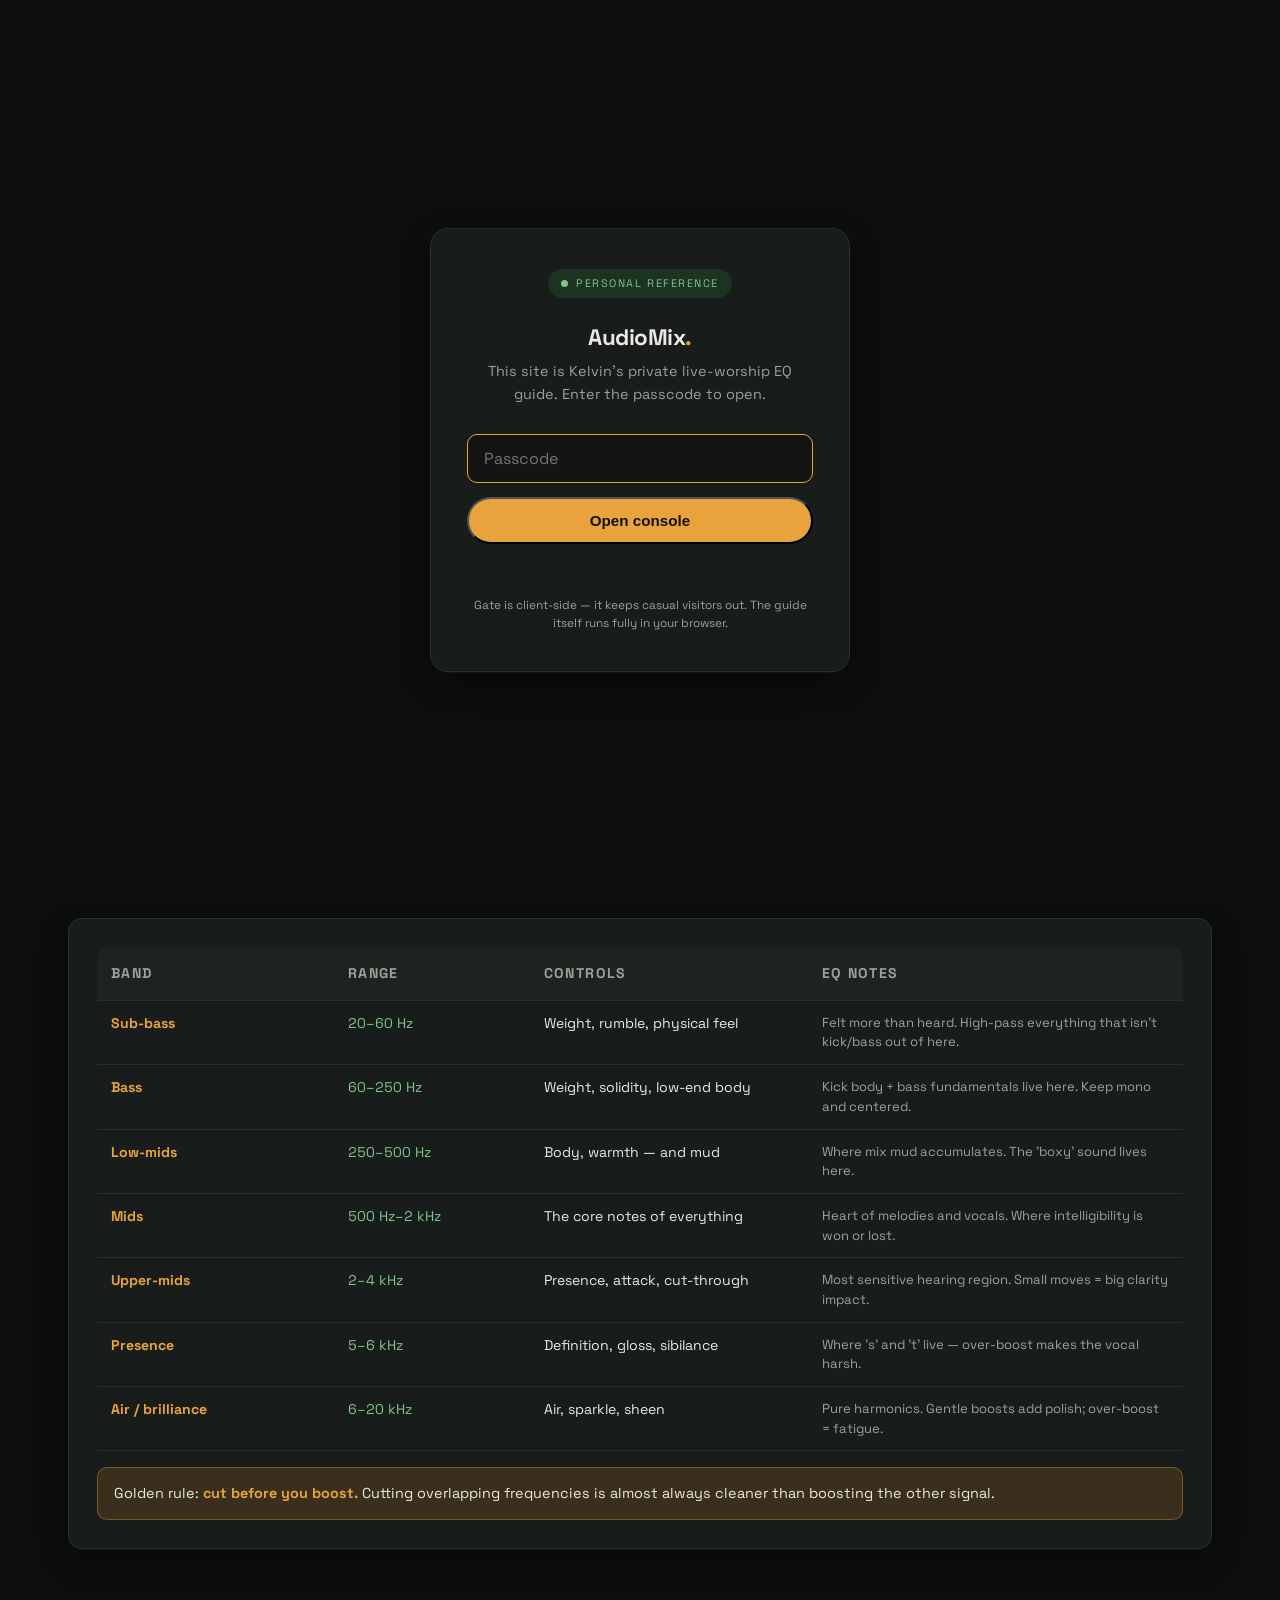
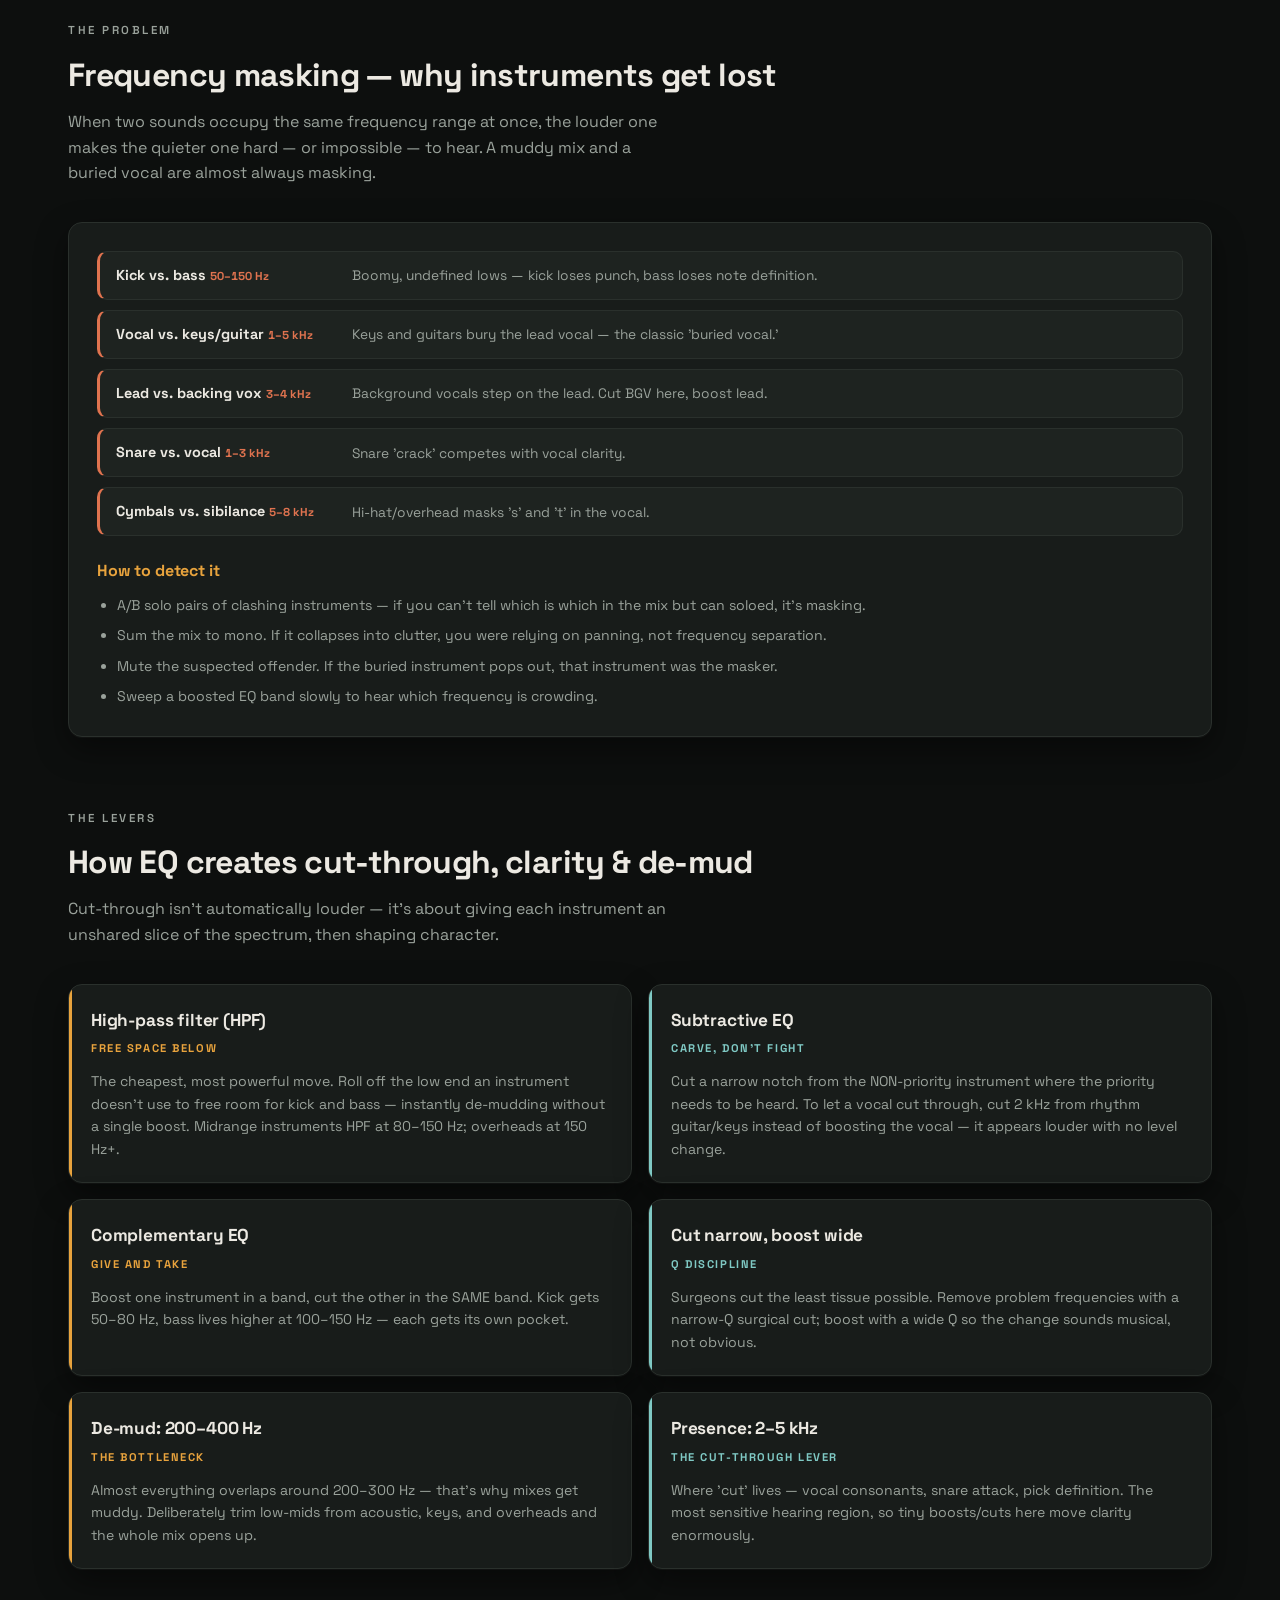
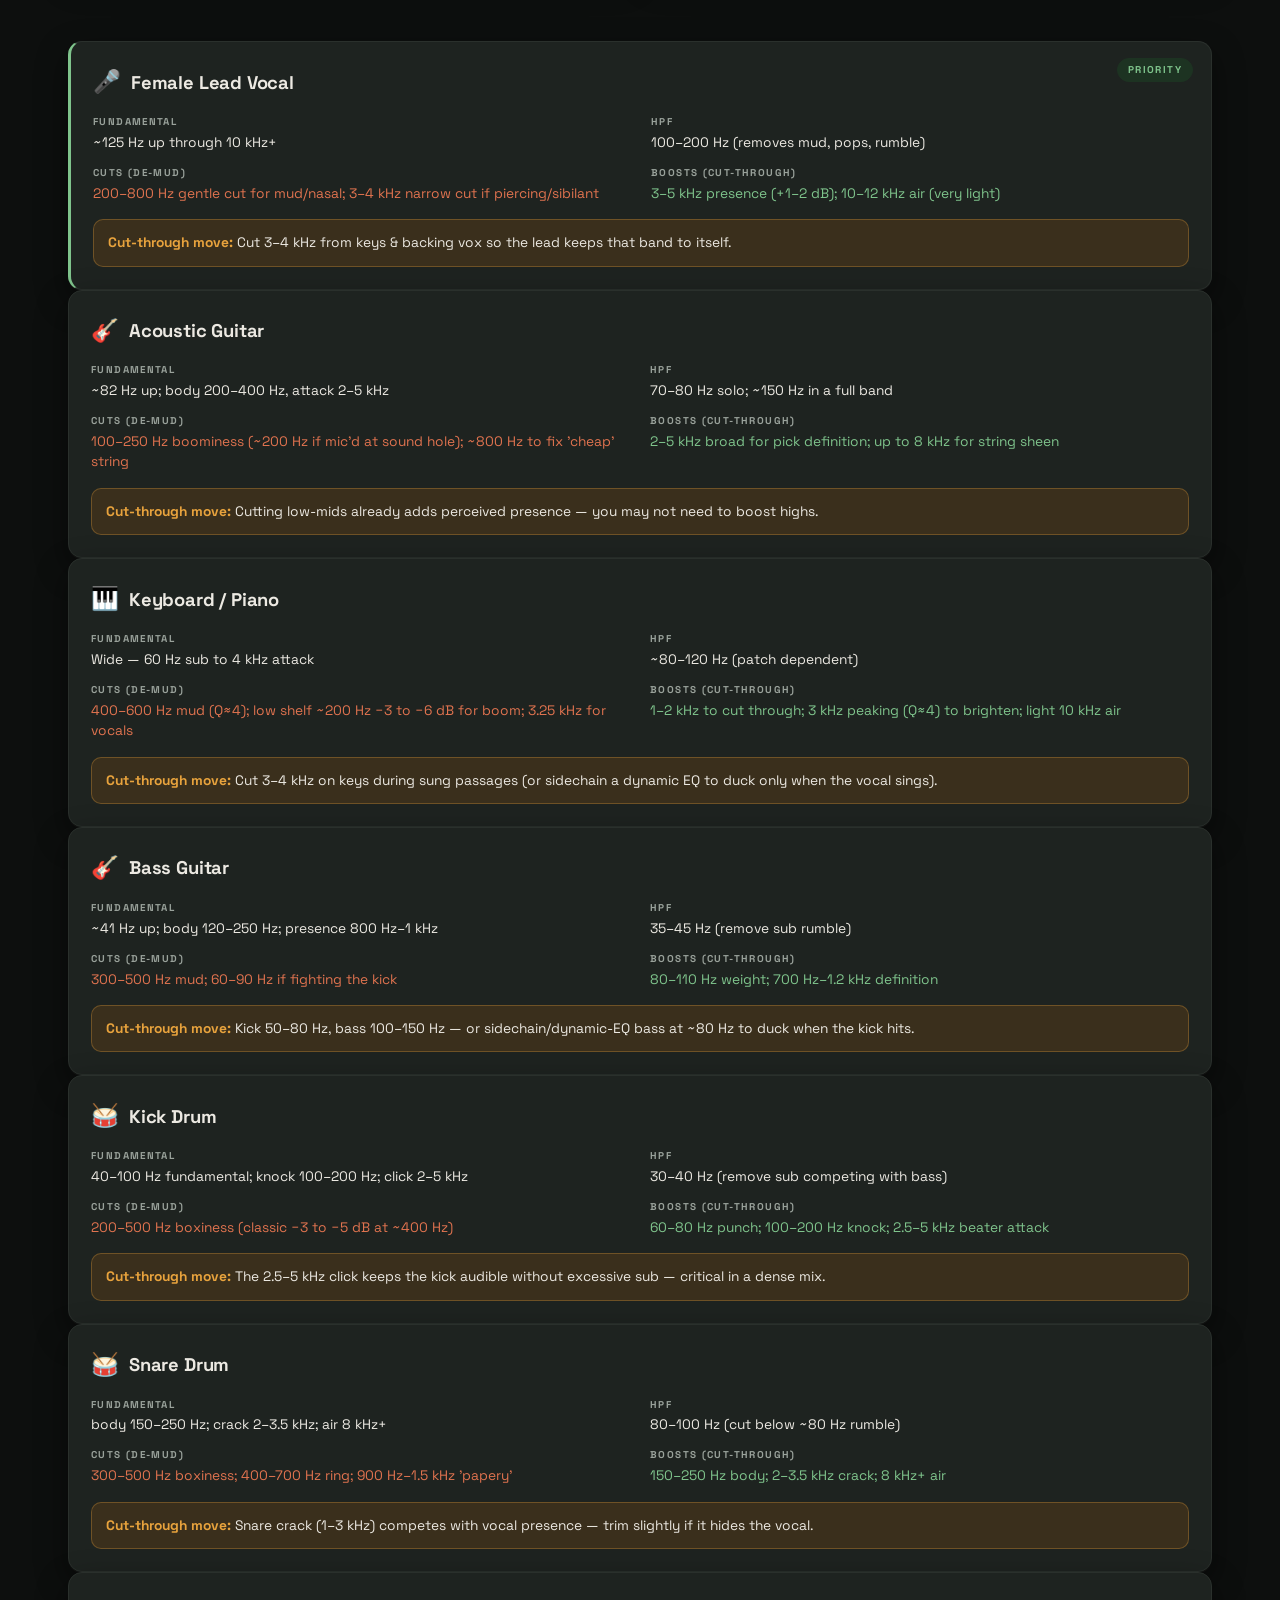
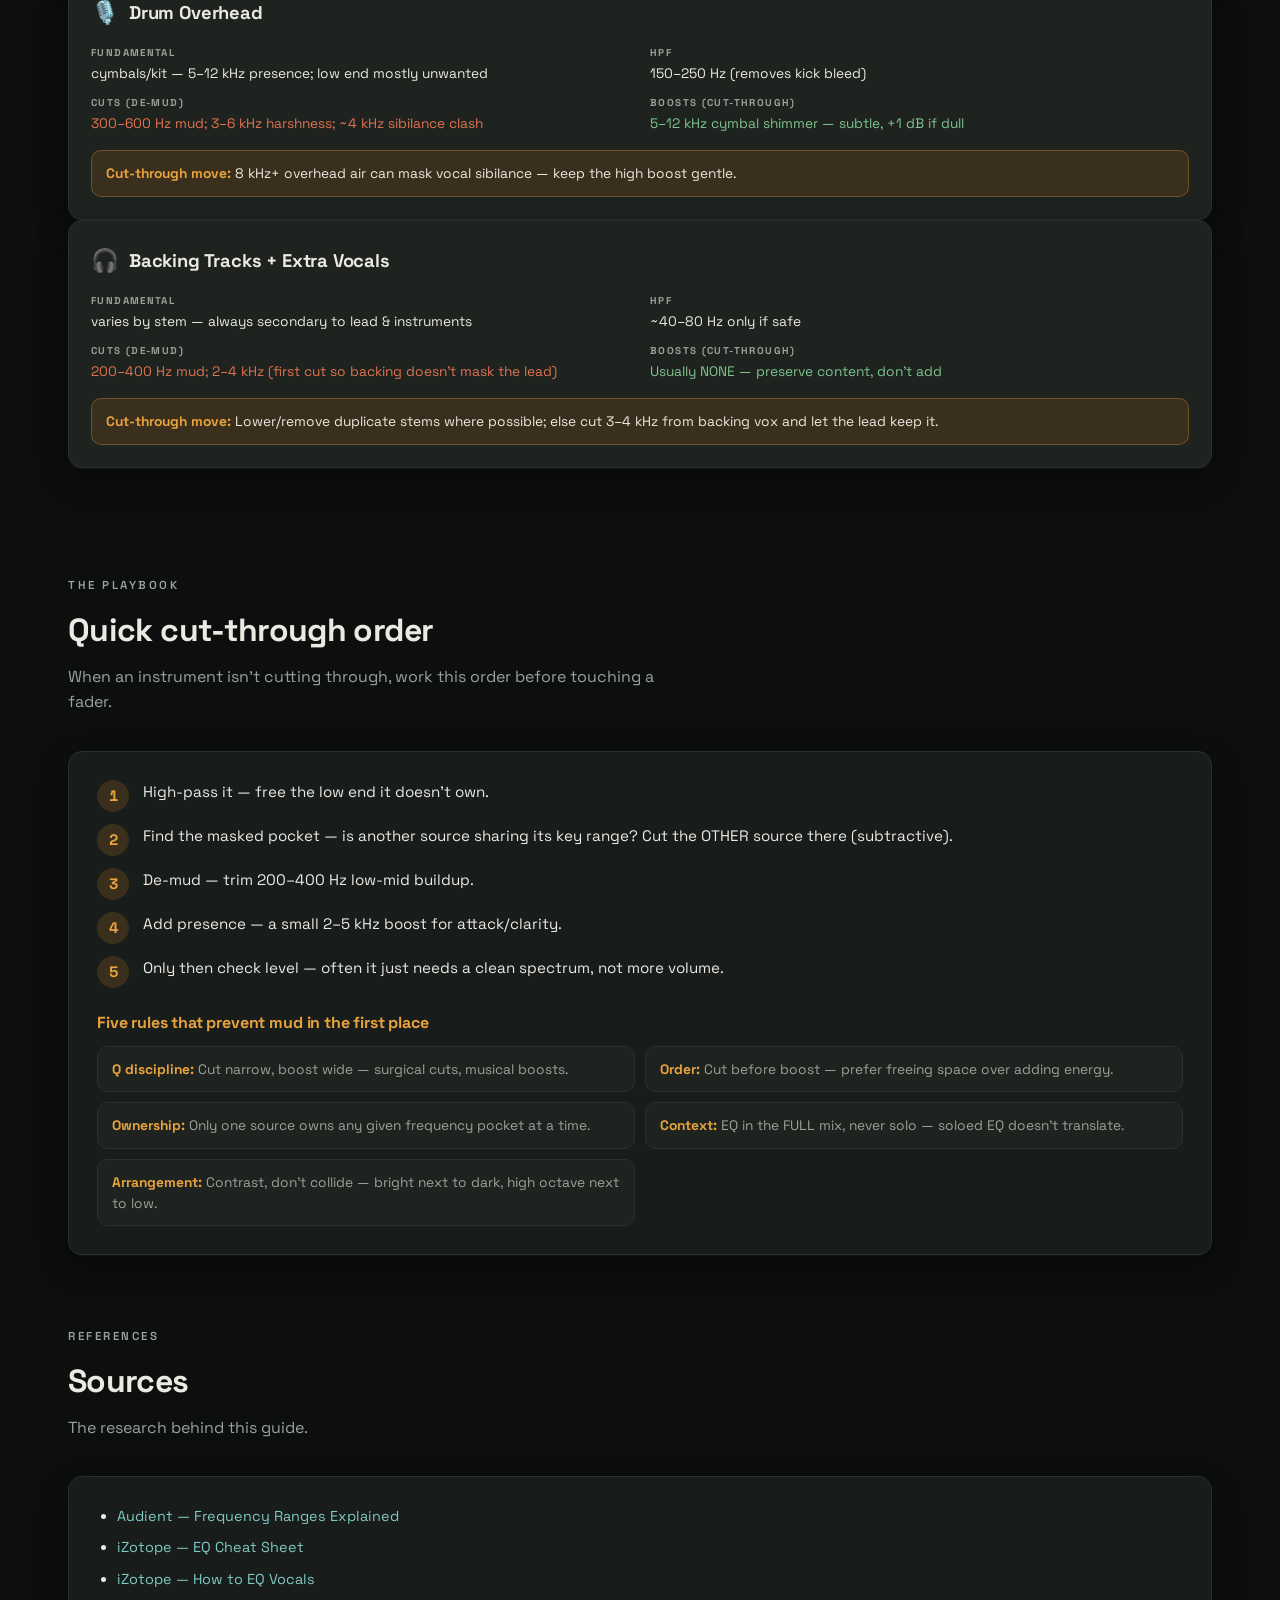
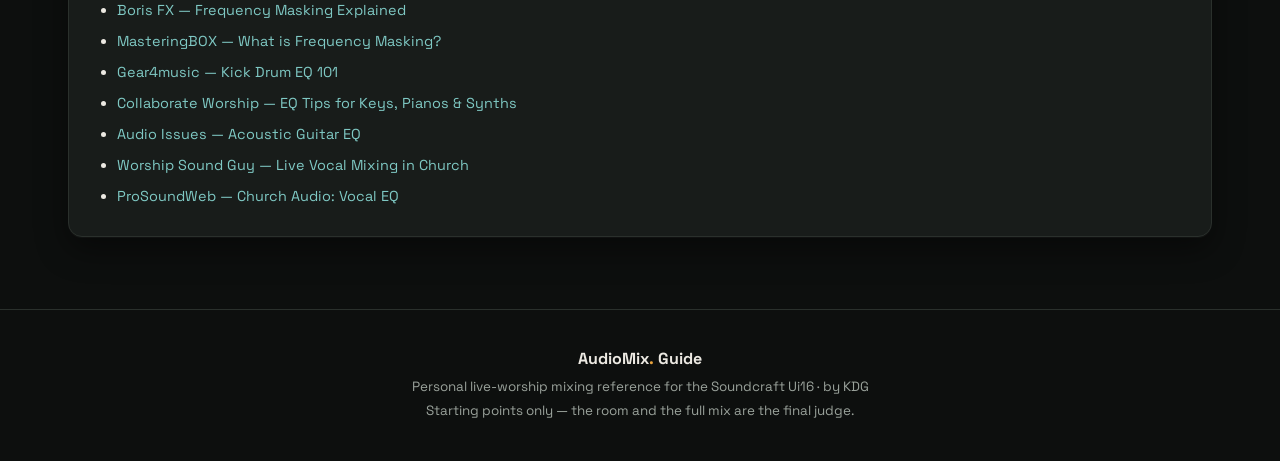
==== cut-through.html @ f5082cdd "feat: add Cut-Through EQ page (band shaping research: bands, masking, levers, per-instrument recipes" ====
<!DOCTYPE html>
<html lang="en">
<head>
  <meta charset="UTF-8" />
  <meta name="viewport" content="width=device-width, initial-scale=1.0" />
  <title>Cut-Through EQ — AudioMix Guide</title>
  <meta name="description" content="How to EQ any instrument so it cuts through the mix — high-pass to free space, subtractive carving, de-mudding, and per-instrument recipes for live worship on the Soundcraft Ui16." />
  <meta property="og:title" content="Cut-Through EQ — AudioMix Guide" />
  <meta property="og:description" content="Band EQ shaping for cut-through, clarity and de-mudding — the framework plus a recipe for every source in the band." />
  <meta property="og:type" content="website" />
  <link rel="icon" href="data:image/svg+xml,<svg xmlns='http://www.w3.org/2000/svg' viewBox='0 0 100 100'><rect width='100' height='100' rx='20' fill='%230d0f0e'/><rect x='18' y='38' width='64' height='28' rx='6' fill='%23e8a33d'/><rect x='18' y='30' width='64' height='4' rx='2' fill='%237fc48c'/></svg>" />
  <link rel="preconnect" href="https://fonts.googleapis.com" />
  <link rel="preconnect" href="https://fonts.gstatic.com" crossorigin />
  <link href="https://fonts.googleapis.com/css2?family=Space+Grotesk:wght@400;500;600;700&display=swap" rel="stylesheet" />
  <link rel="stylesheet" href="css/style.css" />
  <script defer src="js/gate.js"></script>
  <script type="module" src="js/cutthrough-main.js"></script>
</head>
<body>
  <a class="skip-link" href="#cutthrough">Skip to cut-through guide</a>

  <header class="site-header" id="top">
    <nav class="nav container" aria-label="Primary">
      <a class="brand" href="index.html"><span class="brand-word">AudioMix<span class="brand-dot">.</span></span> <span class="brand-sub">Guide</span></a>
      <button class="nav-toggle" aria-label="Toggle menu" aria-expanded="false" aria-controls="navLinks">
        <span class="nav-toggle-bar"></span><span class="nav-toggle-bar"></span><span class="nav-toggle-bar"></span>
      </button>
      <div class="nav-links" id="navLinks">
        <a href="index.html#guide">EQ Guide</a>
        <a href="index.html#workflow">Workflow</a>
        <a href="cut-through" aria-current="page">Cut-Through</a>
        <a href="tips">Tips</a>
      </div>
    </nav>
  </header>

  <section class="hero" aria-label="Cut-through intro">
    <div class="hero-media"></div>
    <div class="hero-copy">
      <p class="eyebrow">Cut-Through EQ</p>
      <h1 class="hero-title">Make it sit, not just <em>loud.</em></h1>
      <p class="hero-sub">How band EQ shaping lets any instrument cut through a voice, dodge the mud, and stay individually clear — from a deep research pass on frequency bands, masking, and per-instrument recipes.</p>
      <a class="btn" href="#cutthrough">Open the guide</a>
      <a class="btn secondary" href="#recipes">Jump to recipes →</a>
    </div>
  </section>

  <main id="cutthrough" class="container">

    <!-- 1 · frequency bands -->
    <div class="section-head">
      <p class="eyebrow">The Map</p>
      <h2>The frequency bands — what each one controls</h2>
      <p>Every instrument has a home in specific bands, and every band has a job. Knowing the map is the difference between guessing and deliberately shaping a source.</p>
    </div>
    <div class="panel">
      <div class="ct-table" id="bandTable"></div>
      <div class="ct-takeaway">Golden rule: <strong>cut before you boost.</strong> Cutting overlapping frequencies is almost always cleaner than boosting the other signal.</div>
    </div>

    <!-- 2 · masking -->
    <div class="section-head">
      <p class="eyebrow">The Problem</p>
      <h2>Frequency masking — why instruments get lost</h2>
      <p>When two sounds occupy the same frequency range at once, the louder one makes the quieter one hard — or impossible — to hear. A muddy mix and a buried vocal are almost always masking.</p>
    </div>
    <div class="panel">
      <div class="ct-masks" id="maskingPairs"></div>
      <h3 class="ct-subhead">How to detect it</h3>
      <ul class="ct-checks" id="maskingChecks"></ul>
    </div>

    <!-- 3 · levers -->
    <div class="section-head">
      <p class="eyebrow">The Levers</p>
      <h2>How EQ creates cut-through, clarity &amp; de-mud</h2>
      <p>Cut-through isn't automatically louder — it's about giving each instrument an unshared slice of the spectrum, then shaping character.</p>
    </div>
    <div class="ct-levers" id="levers"></div>

    <!-- 4 · recipes -->
    <div class="section-head" id="recipes">
      <p class="eyebrow">Per Instrument</p>
      <h2>A recipe for every source</h2>
      <p>The 8 sources from the AudioMix guide: fundamental range, high-pass point, cuts to de-mud, boosts to cut through, and how to place each against the lead vocal.</p>
    </div>
    <div class="ct-recipes" id="recipes"></div>

    <!-- 5 · playbook -->
    <div class="section-head">
      <p class="eyebrow">The Playbook</p>
      <h2>Quick cut-through order</h2>
      <p>When an instrument isn't cutting through, work this order before touching a fader.</p>
    </div>
    <div class="panel">
      <ol class="ct-steps" id="playbookSteps"></ol>
      <h3 class="ct-subhead">Five rules that prevent mud in the first place</h3>
      <div class="ct-rules" id="antiMudRules"></div>
    </div>

    <!-- sources -->
    <div class="section-head">
      <p class="eyebrow">References</p>
      <h2>Sources</h2>
      <p>The research behind this guide.</p>
    </div>
    <div class="panel">
      <ul class="ct-sources" id="sourcesList"></ul>
    </div>
  </main>

  <footer class="footer">
    <p class="footer-brand">AudioMix<span class="brand-dot">.</span> Guide</p>
    <p>Personal live-worship mixing reference for the Soundcraft Ui16 · by KDG</p>
    <p>Starting points only — the room and the full mix are the final judge.</p>
  </footer>
</body>
</html>
---- css/style.css ----
/* AudioMix Guide — dark Soundcraft console aesthetic */
:root {
  --bg: #0d0f0e;
  --bg-soft: #121514;
  --surface: #181c1a;
  --surface-2: #1e2320;
  --text: #ece9e2;
  --muted: #9aa29b;
  --line: #2a302c;
  --amber: #e8a33d;
  --amber-soft: #3a2f1c;
  --green: #7fc48c;
  --green-soft: #1d3322;
  --red: #e0734f;
  --red-soft: #3a241b;
  --cyan: #7fc9c4;
  --cyan-soft: #1c3332;
  --font-display: "Space Grotesk", system-ui, -apple-system, sans-serif;
  --font-mono: "JetBrains Mono", ui-monospace, SFMono-Regular, Menlo, monospace;
  --radius: 14px;
  --maxw: 1200px;
  --shadow: 0 1px 0 rgba(255,255,255,.03), 0 12px 32px rgba(0,0,0,.45);
}

* { box-sizing: border-box; }
html { scroll-behavior: smooth; scroll-padding-top: 92px; }
body {
  margin: 0;
  background: var(--bg);
  color: var(--text);
  font-family: var(--font-display);
  font-weight: 400;
  line-height: 1.6;
  -webkit-font-smoothing: antialiased;
}
img { max-width: 100%; display: block; }
a { color: inherit; }
a:focus-visible, button:focus-visible, input:focus-visible {
  outline: 2px solid var(--amber);
  outline-offset: 2px;
  border-radius: 6px;
}
.skip-link {
  position: absolute; left: -999px; top: 12px; background: var(--text); color: var(--bg);
  padding: 8px 14px; border-radius: 8px; z-index: 200;
}
.skip-link:focus { left: 12px; }
.container { max-width: var(--maxw); margin: 0 auto; padding: 0 28px; }

/* Header */
.site-header {
  position: sticky; top: 0; z-index: 100;
  background: rgba(13,15,14,.88);
  backdrop-filter: saturate(140%) blur(12px);
  border-bottom: 1px solid var(--line);
  transition: box-shadow .25s ease;
}
.site-header.is-scrolled { box-shadow: 0 10px 30px rgba(0,0,0,.5); }
.nav {
  display: flex; align-items: center; justify-content: space-between;
  height: 72px;
}
.brand {
  display: inline-flex; align-items: baseline; gap: 10px;
  font-weight: 700; font-size: 1.32rem; letter-spacing: -.02em;
  text-decoration: none; white-space: nowrap;
}
.brand-word { line-height: 1; }
.brand-dot { color: var(--amber); }
.brand-sub {
  font-size: .68rem; letter-spacing: .16em; text-transform: uppercase;
  color: var(--muted); padding-left: 10px; border-left: 1px solid var(--line);
}
.nav-links { display: flex; align-items: center; gap: 28px; font-size: .95rem; }
.nav-links a {
  text-decoration: none; color: var(--muted); font-weight: 500;
  position: relative; padding: 4px 0; transition: color .15s ease;
}
.nav-links a:hover { color: var(--text); }
.nav-links a[aria-current="page"] { color: var(--text); }
.nav-links a[aria-current="page"]::after {
  content: ""; position: absolute; left: 0; right: 0; bottom: 0;
  height: 2px; background: var(--amber);
}
.nav-toggle {
  display: none;
  flex-direction: column; justify-content: center; gap: 5px;
  width: 44px; height: 44px; padding: 10px;
  background: none; border: none; cursor: pointer; border-radius: 10px;
}
.nav-toggle-bar {
  display: block; height: 2px; width: 100%;
  background: var(--text); border-radius: 2px;
  transition: transform .22s ease, opacity .22s ease;
}
.nav-toggle[aria-expanded="true"] .nav-toggle-bar:nth-child(1) { transform: translateY(7px) rotate(45deg); }
.nav-toggle[aria-expanded="true"] .nav-toggle-bar:nth-child(2) { opacity: 0; }
.nav-toggle[aria-expanded="true"] .nav-toggle-bar:nth-child(3) { transform: translateY(-7px) rotate(-45deg); }

/* Hero */
.hero {
  position: relative; overflow: hidden;
  border-bottom: 1px solid var(--line);
  background: var(--bg);
}
.hero-media {
  position: absolute; inset: 0;
  background-image: url("../images/hero.webp");
  background-size: cover; background-position: center;
  opacity: .38;
}
.hero::after {
  content: ""; position: absolute; inset: 0;
  background: linear-gradient(180deg, rgba(13,15,14,.35) 0%, var(--bg) 92%);
}
.hero-copy { position: relative; z-index: 2; padding: 108px 28px 96px; max-width: var(--maxw); margin: 0 auto; }
.eyebrow {
  font-size: .72rem; letter-spacing: .22em; text-transform: uppercase;
  color: var(--amber); font-weight: 600; margin: 0 0 18px;
}
.hero-title {
  font-size: clamp(2.4rem, 6vw, 4.4rem);
  line-height: 1.02; letter-spacing: -.03em; font-weight: 700;
  margin: 0 0 22px; max-width: 15ch;
}
.hero-title em { font-style: italic; color: var(--amber); }
.hero-sub {
  color: var(--muted); font-size: 1.08rem; max-width: 56ch;
  margin: 0 0 30px;
}
.btn {
  display: inline-flex; align-items: center; gap: 10px;
  background: var(--amber); color: #14100a; font-weight: 700;
  text-decoration: none; padding: 13px 26px; border-radius: 999px;
  font-size: .95rem; transition: transform .12s ease, background .15s ease;
}
.btn:hover { transform: translateY(-2px); background: #f0b159; }
.btn.secondary { background: transparent; color: var(--text); border: 1px solid var(--line); }
.btn.secondary:hover { background: var(--surface-2); }

/* Panel + section headings */
.panel {
  background: var(--surface);
  border: 1px solid var(--line);
  border-radius: var(--radius);
  padding: 28px;
  margin-top: 28px;
  box-shadow: var(--shadow);
}
.section-title { font-size: 1.45rem; font-weight: 700; letter-spacing: -.02em; margin: 0 0 4px; }
.section-sub { color: var(--muted); font-size: .95rem; margin: 0 0 22px; }
.section-head { padding: 72px 0 8px; }
.section-head .eyebrow { margin-bottom: 10px; }
.section-head h2 { font-size: 2rem; letter-spacing: -.02em; margin: 0 0 8px; }
.section-head p { color: var(--muted); margin: 0; max-width: 60ch; }

/* Meter strip (hero stat bar) */
.meter-strip {
  display: grid; grid-template-columns: repeat(4, 1fr); gap: 1px;
  background: var(--line); border: 1px solid var(--line); border-radius: var(--radius);
  overflow: hidden; margin-top: 34px; max-width: var(--maxw); margin-left: auto; margin-right: auto;
}
.meter-item {
  background: var(--surface); padding: 18px 22px;
}
.meter-item strong { display: block; font-size: 1.5rem; letter-spacing: -.02em; font-variant-numeric: tabular-nums; }
.meter-item strong .led { color: var(--green); }
.meter-item span { font-size: .8rem; color: var(--muted); text-transform: uppercase; letter-spacing: .08em; }

/* EQ Reference — the graphic (channel strips) */
.eq-chart { display: grid; gap: 16px; }
.eq-row {
  display: grid;
  grid-template-columns: 190px 1.15fr 1fr 1fr 1fr 1fr minmax(210px, 1.2fr);
  gap: 14px;
  align-items: start;
  background: var(--surface-2);
  border: 1px solid var(--line);
  border-left: 3px solid var(--amber);
  border-radius: 12px;
  padding: 14px 16px;
}
.eq-row:nth-child(3n+2) { border-left-color: var(--green); }
.eq-row:nth-child(3n+3) { border-left-color: var(--cyan); }
.eq-src { display: flex; align-items: center; gap: 10px; min-width: 0; }
.eq-src .icon { font-size: 1.2rem; }
.eq-src .name { font-weight: 700; font-size: .96rem; line-height: 1.25; }
.eq-col-label {
  font-size: .62rem; letter-spacing: .14em; text-transform: uppercase;
  color: var(--muted); margin-bottom: 4px; font-weight: 600;
}
.eq-col .val { font-size: .86rem; line-height: 1.45; font-variant-numeric: tabular-nums; }
.eq-col .val .freq { color: var(--amber); font-weight: 600; }
.eq-col.cut .val .freq { color: var(--red); }
.eq-col.boost .val .freq { color: var(--green); }
.eq-col.listen .val { color: var(--muted); font-size: .82rem; }
.eq-legend {
  display: flex; flex-wrap: wrap; gap: 18px;
  font-size: .82rem; color: var(--muted);
  margin-top: 18px;
}
.eq-legend span { display: inline-flex; align-items: center; gap: 8px; }
.eq-legend .sw { width: 8px; height: 8px; border-radius: 50%; display: inline-block; }
.sw-amber { background: var(--amber); }
.sw-red { background: var(--red); }
.sw-green { background: var(--green); }
.sw-cyan { background: var(--cyan); }

/* Workflow steps */
.workflow { display: grid; gap: 12px; }
.wf-step {
  display: grid; grid-template-columns: 56px 1fr 1.4fr;
  gap: 16px; align-items: center;
  background: var(--surface-2); border: 1px solid var(--line); border-radius: 12px;
  padding: 14px 18px;
}
.wf-num {
  width: 44px; height: 44px; border-radius: 50%;
  display: grid; place-items: center;
  background: var(--amber-soft); color: var(--amber);
  font-weight: 700; font-size: 1.05rem; font-variant-numeric: tabular-nums;
}
.wf-action { font-weight: 700; font-size: 1rem; }
.wf-check { color: var(--muted); font-size: .88rem; }

/* Interactive EQ visualizer */
.eqviz { display: flex; flex-direction: column; gap: 20px; }
.eqviz-sel {
  display: flex; flex-wrap: wrap; gap: 8px;
}
.eqviz-btn {
  display: inline-flex; align-items: center; gap: 8px;
  background: var(--surface-2); color: var(--muted);
  border: 1px solid var(--line); border-radius: 999px;
  padding: 8px 14px; font-family: var(--font-display);
  font-size: .84rem; font-weight: 500; cursor: pointer;
  transition: color .15s ease, border-color .15s ease, background .15s ease;
}
.eqviz-btn:hover { color: var(--text); border-color: var(--amber); }
.eqviz-btn[aria-pressed="true"] {
  background: var(--amber-soft); color: var(--amber);
  border-color: var(--amber); font-weight: 700;
}
.eqviz-btn-icon { font-size: 1rem; line-height: 1; }
.eqviz-stage {
  background: var(--bg-soft);
  border: 1px solid var(--line); border-radius: 12px;
  padding: 12px;
}
.eqviz-svg { width: 100%; height: auto; display: block; }
.eqviz-svg .grid-v { stroke: var(--line); stroke-width: 1; }
.eqviz-svg .grid-h { stroke: var(--line); stroke-width: 1; stroke-dasharray: 3 4; }
.eqviz-svg .grid-zero { stroke: var(--muted); stroke-width: 1.2; }
.eqviz-svg .axis-label { fill: var(--muted); font-size: 10px; font-family: var(--font-mono); }
.eqviz-svg .curve {
  fill: none; stroke: var(--amber); stroke-width: 2.4;
  stroke-linecap: round; stroke-linejoin: round;
}
.eqviz-svg .marker .mark-cut { fill: var(--red); }
.eqviz-svg .marker .mark-boost { fill: var(--green); }
.eqviz-svg .marker .mark-hpf { fill: var(--amber); }
.eqviz-svg .marker circle { stroke: var(--bg); stroke-width: 1.5; }
.eqviz-svg .mark-cut circle { fill: var(--red); }
.eqviz-svg .mark-boost circle { fill: var(--green); }
.eqviz-svg .mark-hpf circle { fill: var(--amber); }
.eqviz-svg .mark-label { fill: var(--muted); font-size: 10px; font-family: var(--font-mono); }

/* Cut-Through page */
.ct-table { display: flex; flex-direction: column; gap: 0; overflow-x: auto; }
.ct-row {
  display: grid;
  grid-template-columns: 1.1fr 0.9fr 1.3fr 1.7fr;
  gap: 12px; padding: 12px 14px;
  border-bottom: 1px solid var(--line);
  align-items: start;
}
.ct-row.ct-head {
  background: var(--surface-2); border-top: none; border-radius: 10px 10px 0 0;
  font-weight: 700; font-size: .7rem; letter-spacing: .12em; text-transform: uppercase;
  color: var(--muted);
}
.ct-row.ct-head .ct-cell { padding: 4px 0; }
.ct-cell { font-size: .88rem; line-height: 1.5; }
.ct-band { font-weight: 700; color: var(--amber); }
.ct-range { color: var(--green); font-variant-numeric: tabular-nums; white-space: nowrap; }
.ct-ctrl { color: var(--text); }
.ct-note { color: var(--muted); font-size: .82rem; }
.ct-takeaway {
  margin-top: 16px; padding: 14px 16px; border-radius: 10px;
  background: var(--amber-soft); border: 1px solid rgba(232,163,61,.35);
  color: var(--text); font-size: .9rem;
}
.ct-takeaway strong { color: var(--amber); }

.ct-masks { display: flex; flex-direction: column; gap: 10px; }
.ct-mask {
  display: grid; grid-template-columns: 220px 1fr; gap: 16px; align-items: center;
  background: var(--surface-2); border: 1px solid var(--line);
  border-left: 3px solid var(--red); border-radius: 10px; padding: 12px 16px;
}
.ct-mask-pair { font-weight: 700; font-size: .9rem; }
.ct-mask-range { display: inline-block; margin-top: 3px; font-size: .72rem; color: var(--red); font-variant-numeric: tabular-nums; }
.ct-mask-problem { color: var(--muted); font-size: .86rem; }
.ct-subhead { margin: 22px 0 10px; font-size: 1rem; letter-spacing: -.01em; color: var(--amber); }
.ct-checks { margin: 0; padding-left: 20px; color: var(--muted); font-size: .88rem; display: flex; flex-direction: column; gap: 8px; }

.ct-levers { display: grid; grid-template-columns: repeat(2, 1fr); gap: 16px; margin-top: 28px; }
.ct-lever {
  background: var(--surface); border: 1px solid var(--line); border-radius: var(--radius);
  padding: 22px; display: flex; flex-direction: column; gap: 6px; box-shadow: var(--shadow);
  position: relative; overflow: hidden;
}
.ct-lever::before { content: ""; position: absolute; left: 0; top: 0; bottom: 0; width: 3px; background: var(--amber); }
.ct-lever:nth-child(2n)::before { background: var(--cyan); }
.ct-lever h3 { margin: 0; font-size: 1.08rem; letter-spacing: -.01em; }
.ct-lever-sub { font-size: .7rem; letter-spacing: .14em; text-transform: uppercase; color: var(--amber); font-weight: 700; }
.ct-lever:nth-child(2n) .ct-lever-sub { color: var(--cyan); }
.ct-lever p { margin: 6px 0 0; color: var(--muted); font-size: .88rem; line-height: 1.6; }

.ct-recipes { display: flex; flex-direction: column; gap: 16px; margin-top: 28px; }
.ct-recipe {
  position: relative;
  background: var(--surface-2); border: 1px solid var(--line); border-radius: var(--radius);
  padding: 22px; box-shadow: var(--shadow);
}
.ct-recipe.ct-priority { border-left: 3px solid var(--green); }
.ct-priority-tag {
  position: absolute; top: 16px; right: 18px;
  font-size: .62rem; letter-spacing: .14em; text-transform: uppercase; font-weight: 700;
  color: var(--green); border: 1px solid var(--green-soft); background: var(--green-soft);
  border-radius: 999px; padding: 3px 10px;
}
.ct-recipe-head { display: flex; align-items: center; gap: 10px; margin-bottom: 14px; }
.ct-recipe-icon { font-size: 1.4rem; }
.ct-recipe-head h3 { margin: 0; font-size: 1.15rem; letter-spacing: -.01em; }
.ct-specs { margin: 0; display: grid; grid-template-columns: repeat(2, 1fr); gap: 12px 20px; }
.ct-spec { display: flex; flex-direction: column; gap: 2px; }
.ct-spec dt {
  font-size: .62rem; letter-spacing: .14em; text-transform: uppercase;
  color: var(--muted); font-weight: 700;
}
.ct-spec dd { margin: 0; font-size: .86rem; color: var(--text); line-height: 1.5; }
.ct-spec.ct-cut dd { color: var(--red); }
.ct-spec.ct-boost dd { color: var(--green); }
.ct-move {
  margin-top: 16px; padding: 12px 14px; border-radius: 10px;
  background: var(--amber-soft); border: 1px solid rgba(232,163,61,.3);
  font-size: .86rem; color: var(--text); line-height: 1.55;
}
.ct-move strong { color: var(--amber); }

.ct-steps { margin: 0; padding-left: 0; list-style: none; display: flex; flex-direction: column; gap: 12px; }
.ct-steps li { display: flex; align-items: flex-start; gap: 14px; font-size: .95rem; }
.ct-step-num {
  flex: 0 0 auto; width: 32px; height: 32px; border-radius: 50%;
  display: grid; place-items: center;
  background: var(--amber-soft); color: var(--amber); font-weight: 700;
  font-variant-numeric: tabular-nums;
}
.ct-rules { display: grid; grid-template-columns: repeat(2, 1fr); gap: 10px; }
.ct-rule {
  background: var(--surface-2); border: 1px solid var(--line); border-radius: 10px;
  padding: 12px 14px; font-size: .86rem; color: var(--muted); line-height: 1.5;
}
.ct-rule strong { color: var(--amber); }
.ct-sources { margin: 0; padding-left: 20px; display: flex; flex-direction: column; gap: 8px; font-size: .9rem; }
.ct-sources a { color: var(--cyan); text-decoration: none; }
.ct-sources a:hover { text-decoration: underline; }

@media (max-width: 860px) {
  .ct-levers { grid-template-columns: 1fr; }
  .ct-mask { grid-template-columns: 1fr; gap: 6px; }
  .ct-specs { grid-template-columns: 1fr; }
  .ct-rules { grid-template-columns: 1fr; }
}

/* Tips page */
.tips-grid { display: grid; grid-template-columns: repeat(2, 1fr); gap: 16px; }
.tip-card {
  background: var(--surface-2); border: 1px solid var(--line); border-radius: var(--radius);
  padding: 24px; display: flex; flex-direction: column; gap: 10px;
  position: relative; overflow: hidden;
}
.tip-card::before {
  content: ""; position: absolute; left: 0; top: 0; bottom: 0; width: 3px;
  background: var(--amber);
}
.tip-card:nth-child(3n+2)::before { background: var(--green); }
.tip-card:nth-child(3n+3)::before { background: var(--cyan); }
.tip-card h3 { margin: 0; font-size: 1.08rem; letter-spacing: -.01em; }
.tip-card p { margin: 0; color: var(--muted); font-size: .9rem; line-height: 1.65; }
.tip-num { font-size: .7rem; letter-spacing: .16em; color: var(--amber); font-weight: 700; }
.tip-card:nth-child(3n+2) .tip-num { color: var(--green); }
.tip-card:nth-child(3n+3) .tip-num { color: var(--cyan); }

/* Tips hero (uses tips.webp) */
.hero-media.tips { background-image: url("../images/tips.webp"); }

/* Footer */
.footer {
  margin-top: 72px; padding: 36px 0; text-align: center;
  border-top: 1px solid var(--line); color: var(--muted); font-size: .84rem;
}
.footer .footer-brand { font-weight: 700; color: var(--text); font-size: 1rem; margin: 0 0 4px; }
.footer p { margin: 3px 0; }
.footer code { background: var(--surface-2); padding: 1px 6px; border-radius: 5px; }

/* Password gate */
.gate {
  position: fixed; inset: 0; z-index: 300;
  background: var(--bg);
  display: flex; align-items: center; justify-content: center;
  padding: 28px;
}
.gate-card {
  width: 100%; max-width: 420px;
  background: var(--surface); border: 1px solid var(--line); border-radius: 18px;
  padding: 40px 36px; text-align: center; box-shadow: var(--shadow);
}
.gate-logo { font-size: 1.4rem; font-weight: 700; letter-spacing: -.02em; margin: 0 0 4px; }
.gate-logo .brand-dot { color: var(--amber); }
.gate-sub { color: var(--muted); font-size: .9rem; margin: 0 0 28px; }
.gate form { display: flex; flex-direction: column; gap: 14px; }
.gate input[type="password"] {
  background: var(--bg-soft); border: 1px solid var(--line); border-radius: 10px;
  color: var(--text); font-size: 1rem; padding: 13px 16px; font-family: var(--font-display);
}
.gate input[type="password"]:focus { border-color: var(--amber); outline: none; }
.gate .btn { justify-content: center; }
.gate-err { color: var(--red); font-size: .84rem; min-height: 1.2em; margin: 0; }
.gate-foot { margin: 22px 0 0; font-size: .74rem; color: var(--muted); line-height: 1.5; }
.gate-badge {
  display: inline-flex; align-items: center; gap: 8px;
  font-size: .68rem; letter-spacing: .14em; text-transform: uppercase;
  color: var(--green); border: 1px solid var(--green-soft);
  background: var(--green-soft); border-radius: 999px; padding: 5px 12px; margin-bottom: 22px;
}
.gate-badge .dot { width: 7px; height: 7px; border-radius: 50%; background: var(--green); }

/* Responsive */
@media (max-width: 980px) {
  .eq-row {
    grid-template-columns: repeat(6, 1fr);
  }
  .eq-src { grid-column: 1 / -1; }
  .eq-col { grid-column: span 2; }
  .eq-col.listen { grid-column: 1 / -1; grid-row: auto; }
  .wf-step { grid-template-columns: 56px 1fr; }
  .wf-check { grid-column: 2; }
  .tips-grid { grid-template-columns: 1fr; }
}
@media (max-width: 760px) {
  .nav { height: 62px; }
  .brand { font-size: 1.1rem; }
  .brand-sub { display: none; }
  .nav-toggle { display: flex; }
  .nav-links {
    position: absolute; top: 100%; left: 0; right: 0;
    flex-direction: column; align-items: stretch; gap: 0;
    background: var(--bg);
    border-bottom: 1px solid var(--line);
    box-shadow: 0 16px 30px rgba(0,0,0,.5);
    padding: 8px 28px 16px;
    display: none;
  }
  .nav-links.open { display: flex; }
  .nav-links a { padding: 14px 0; font-size: 1.05rem; border-bottom: 1px solid var(--line); }
  .nav-links a:last-of-type { border-bottom: none; }
  .nav-links a::after { display: none; }
  .meter-strip { grid-template-columns: repeat(2, 1fr); }
  .hero-copy { padding: 72px 24px 64px; }
  .eq-col { grid-column: 1 / -1; }
}
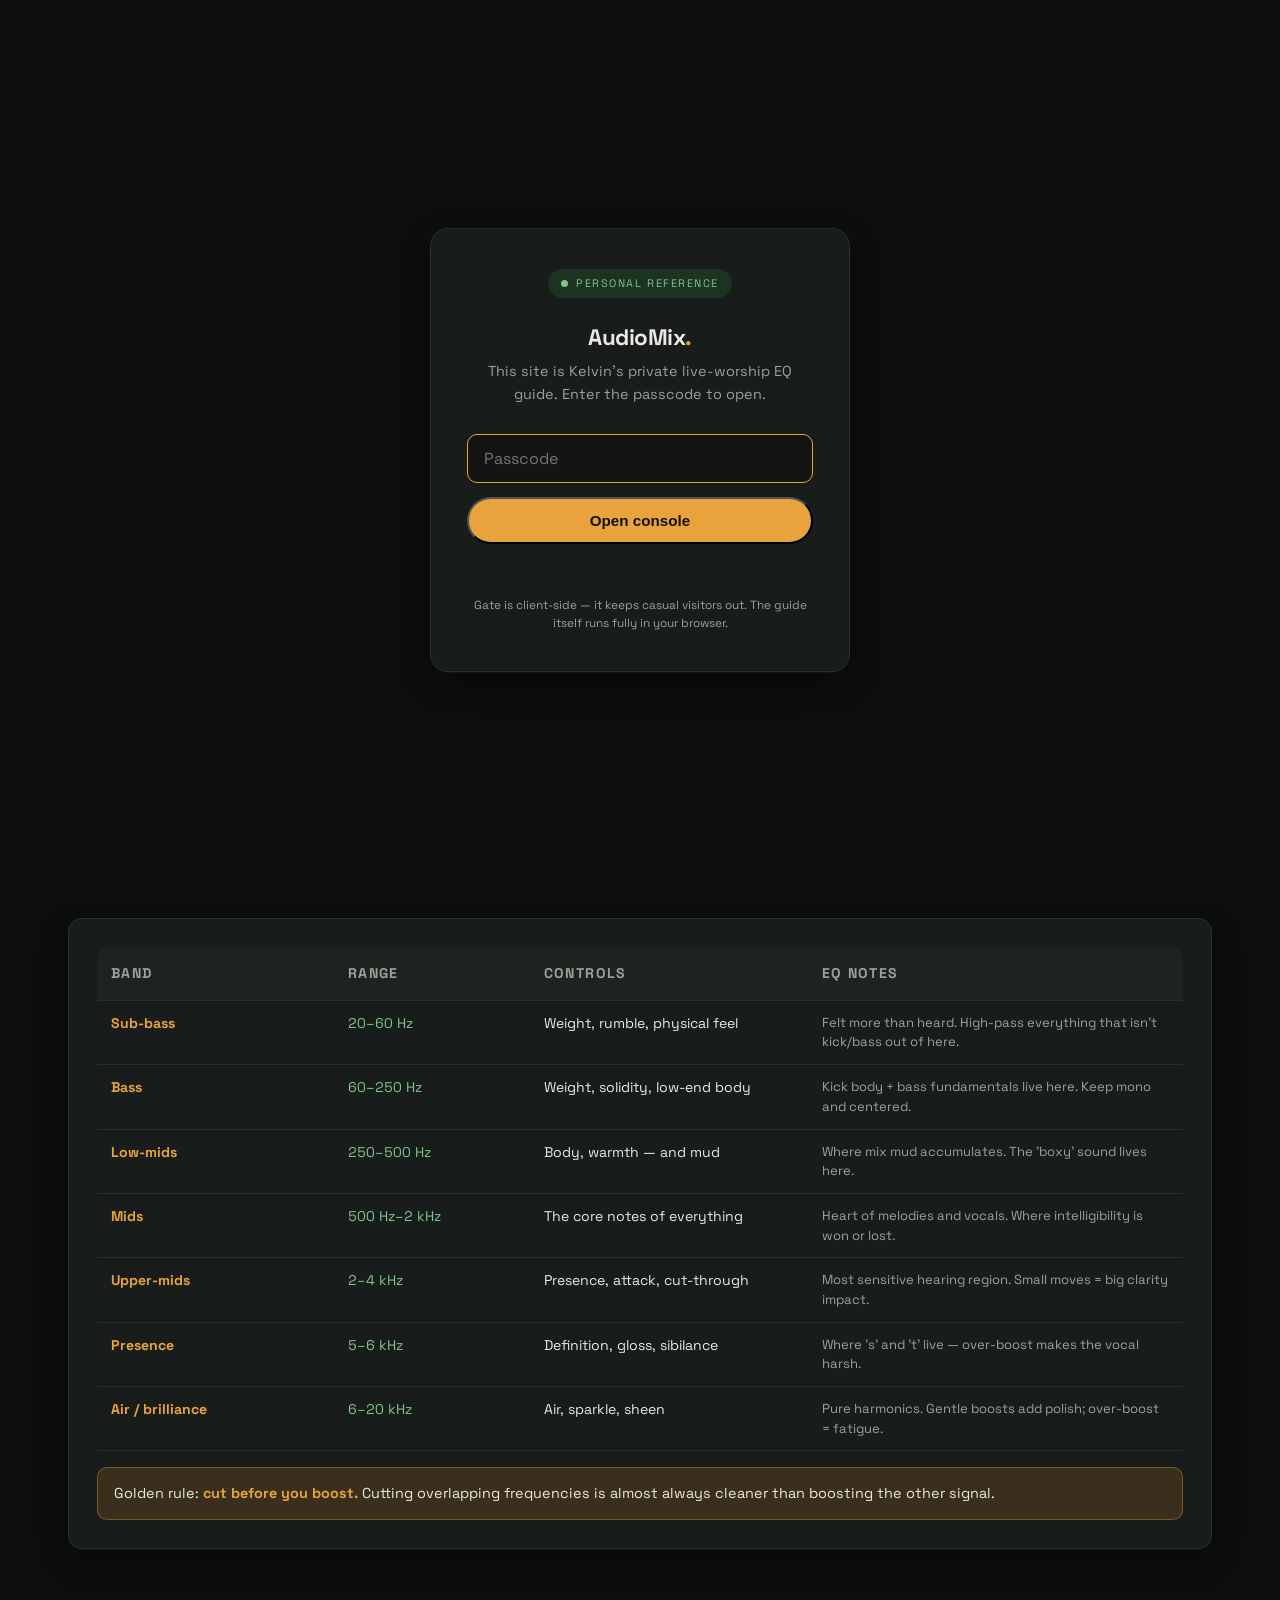
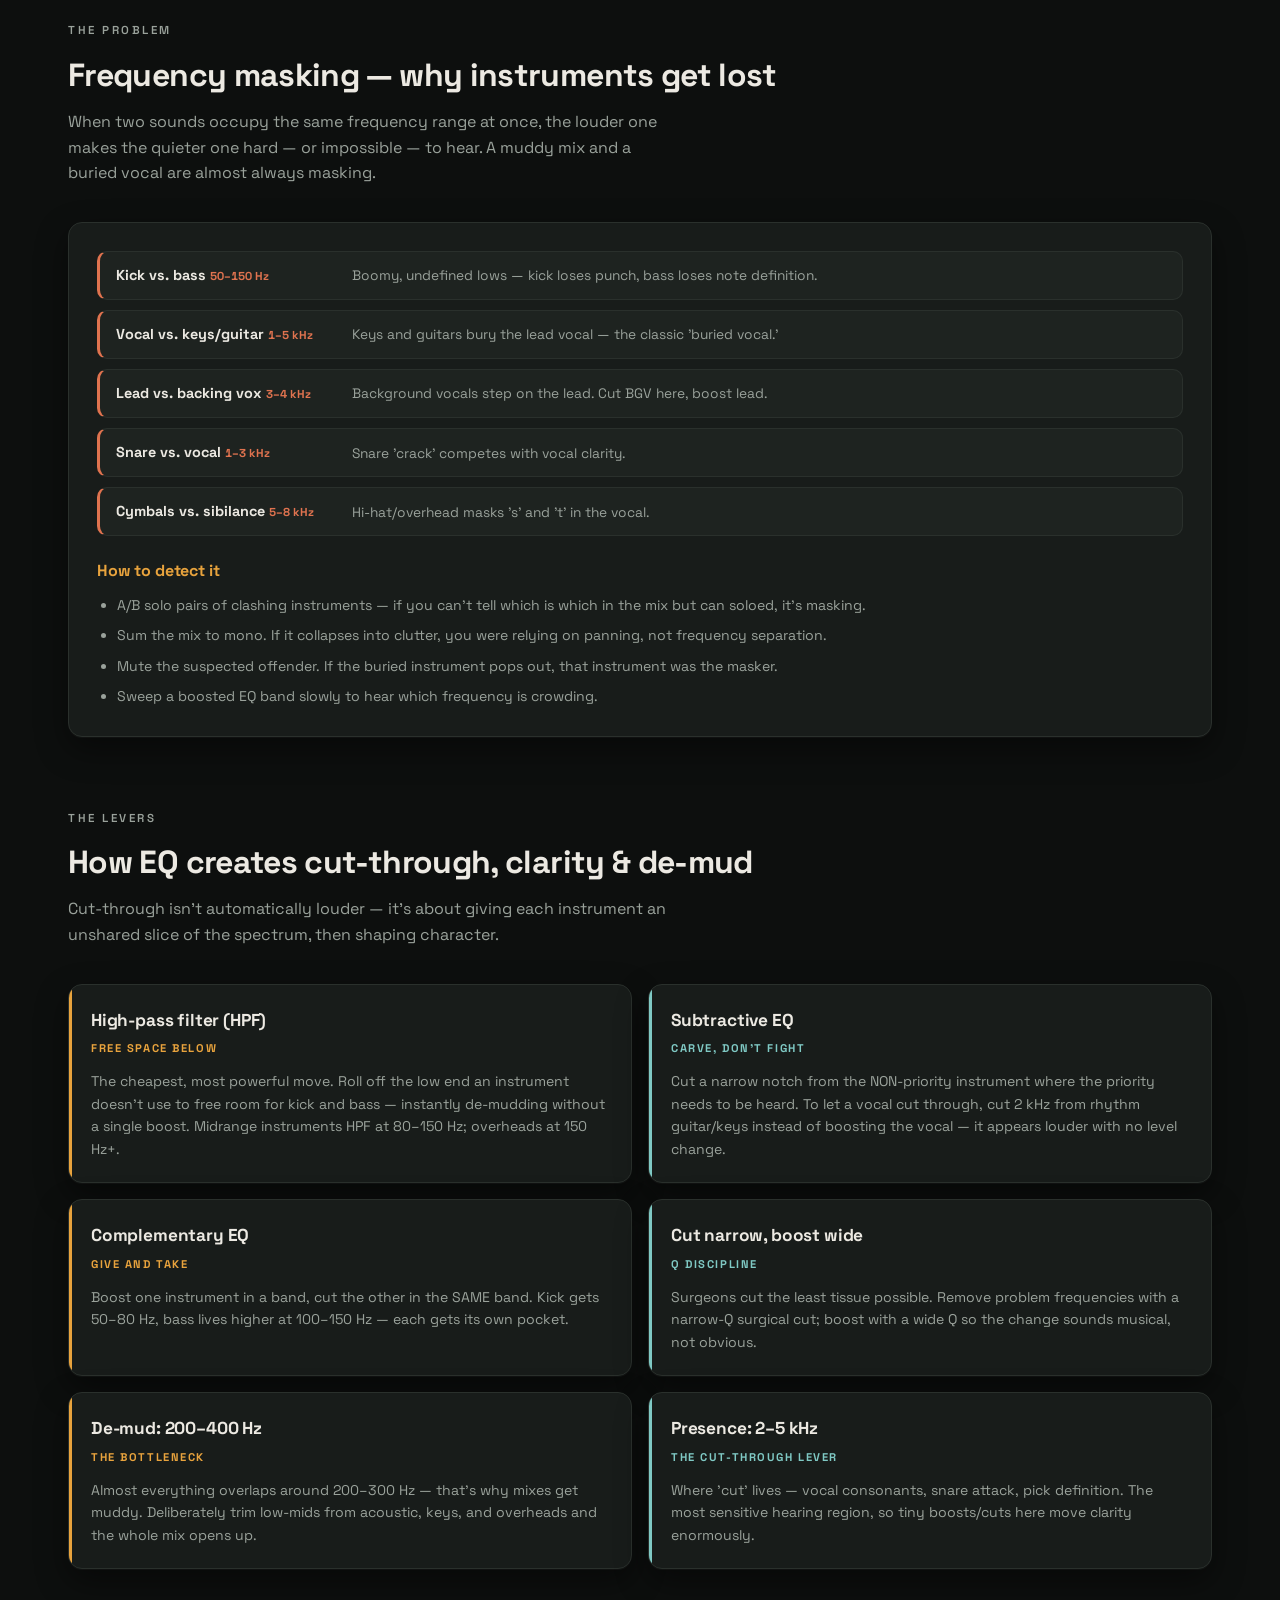
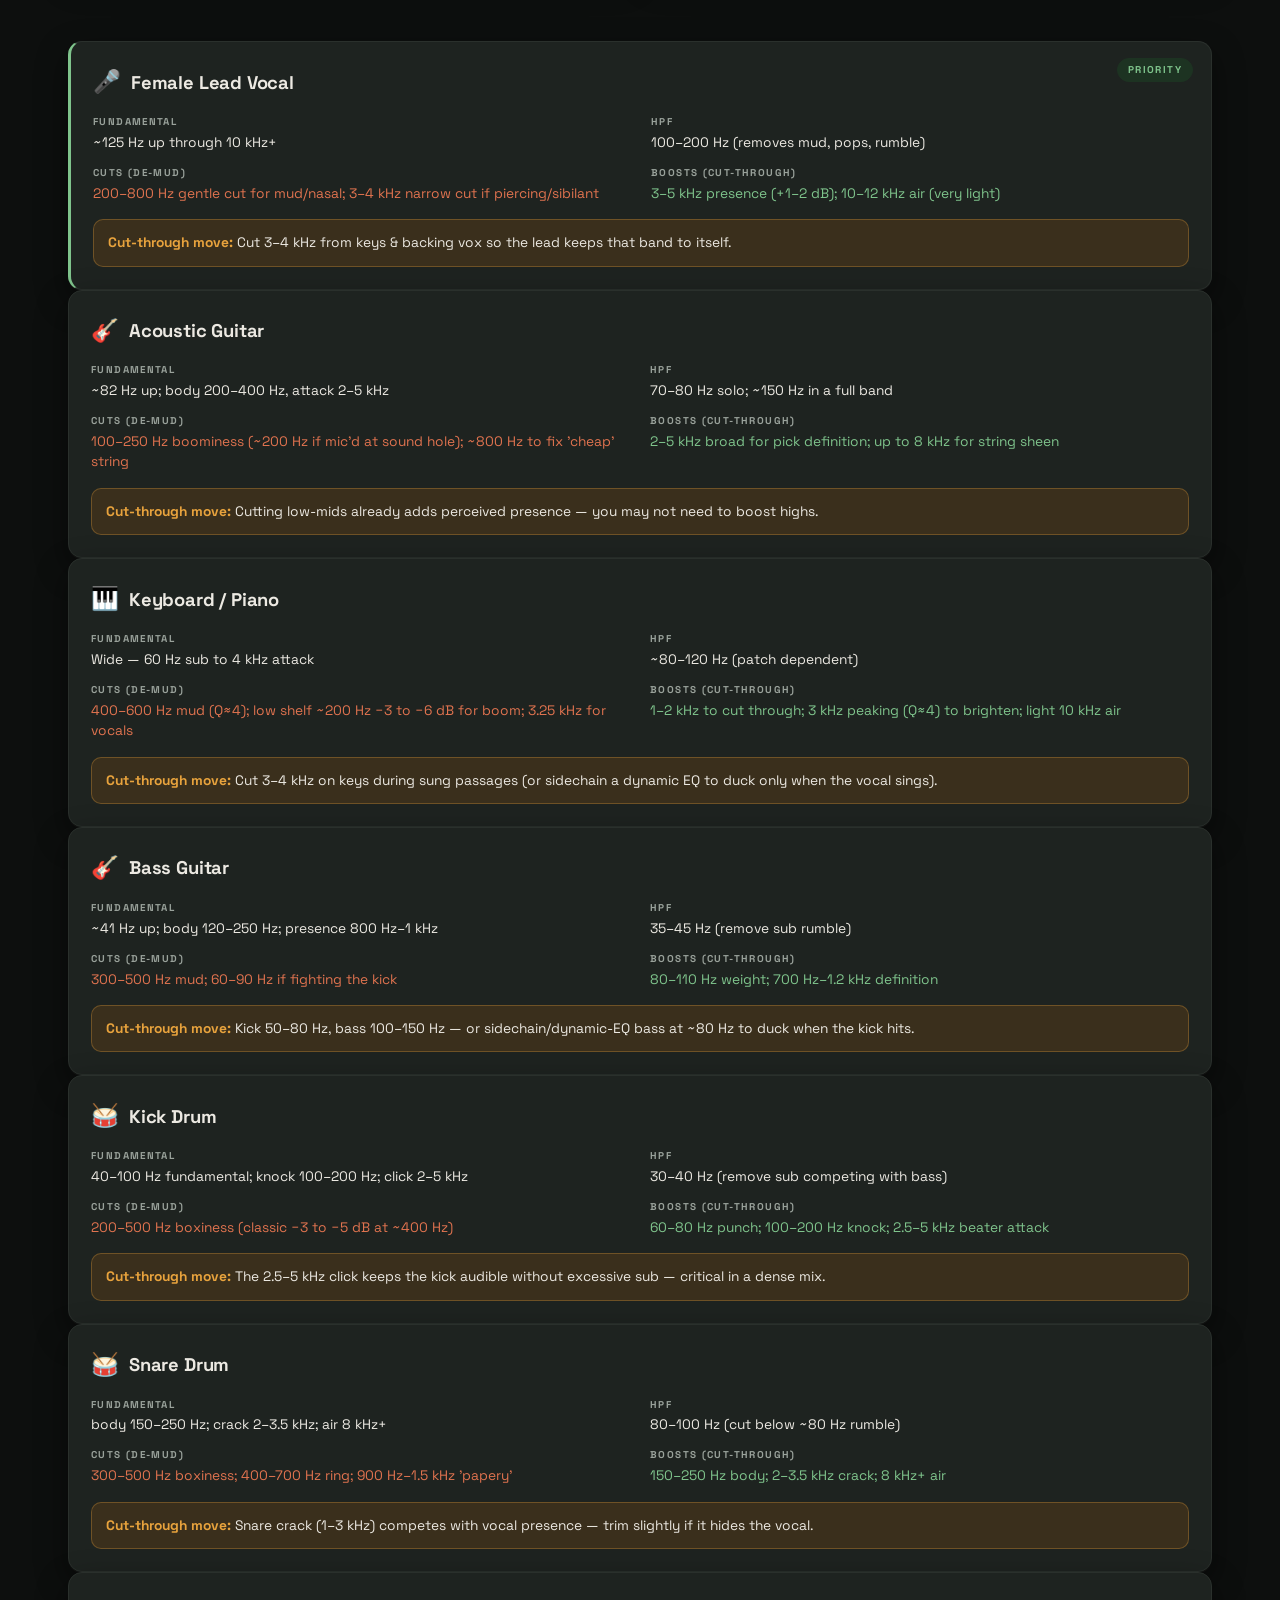
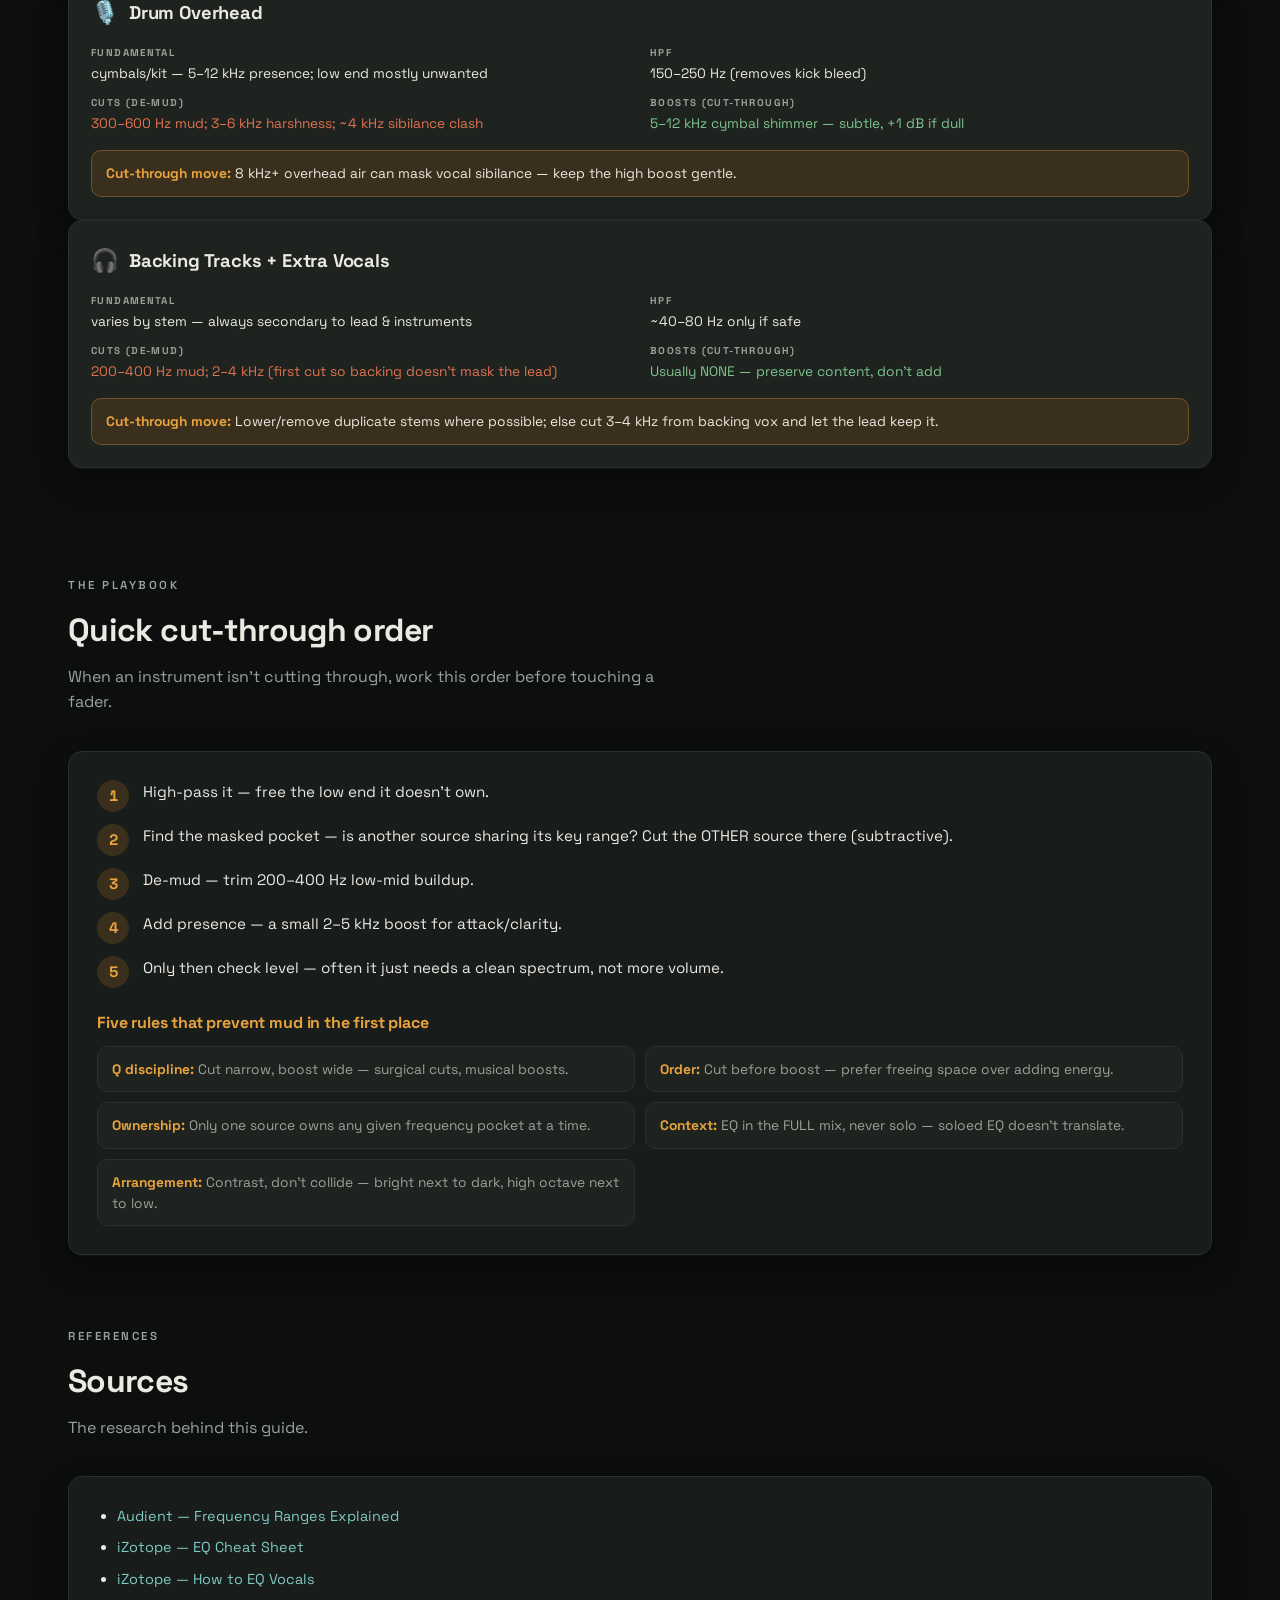
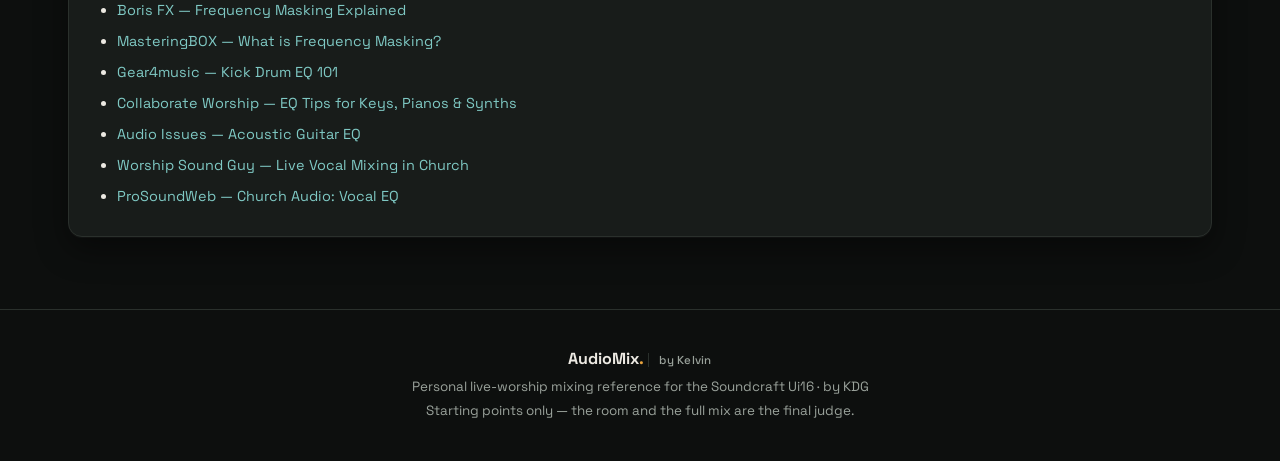
==== commit 275e80ab: "brand: AudioMix by Kelvin (by Kelvin as small sub-label)" ====
--- a/cut-through.html
+++ b/cut-through.html
@@ -3,9 +3,9 @@
 <head>
   <meta charset="UTF-8" />
   <meta name="viewport" content="width=device-width, initial-scale=1.0" />
-  <title>Cut-Through EQ — AudioMix Guide</title>
+  <title>Cut-Through EQ — AudioMix by Kelvin</title>
   <meta name="description" content="How to EQ any instrument so it cuts through the mix — high-pass to free space, subtractive carving, de-mudding, and per-instrument recipes for live worship on the Soundcraft Ui16." />
-  <meta property="og:title" content="Cut-Through EQ — AudioMix Guide" />
+  <meta property="og:title" content="Cut-Through EQ — AudioMix by Kelvin" />
   <meta property="og:description" content="Band EQ shaping for cut-through, clarity and de-mudding — the framework plus a recipe for every source in the band." />
   <meta property="og:type" content="website" />
   <link rel="icon" href="data:image/svg+xml,<svg xmlns='http://www.w3.org/2000/svg' viewBox='0 0 100 100'><rect width='100' height='100' rx='20' fill='%230d0f0e'/><rect x='18' y='38' width='64' height='28' rx='6' fill='%23e8a33d'/><rect x='18' y='30' width='64' height='4' rx='2' fill='%237fc48c'/></svg>" />
@@ -21,7 +21,7 @@
 
   <header class="site-header" id="top">
     <nav class="nav container" aria-label="Primary">
-      <a class="brand" href="index.html"><span class="brand-word">AudioMix<span class="brand-dot">.</span></span> <span class="brand-sub">Guide</span></a>
+      <a class="brand" href="index.html"><span class="brand-word">AudioMix<span class="brand-dot">.</span></span> <span class="brand-sub">by Kelvin</span></a>
       <button class="nav-toggle" aria-label="Toggle menu" aria-expanded="false" aria-controls="navLinks">
         <span class="nav-toggle-bar"></span><span class="nav-toggle-bar"></span><span class="nav-toggle-bar"></span>
       </button>
@@ -110,7 +110,7 @@
   </main>
 
   <footer class="footer">
-    <p class="footer-brand">AudioMix<span class="brand-dot">.</span> Guide</p>
+    <p class="footer-brand">AudioMix<span class="brand-dot">.</span> <span class="brand-sub">by Kelvin</span></p>
     <p>Personal live-worship mixing reference for the Soundcraft Ui16 · by KDG</p>
     <p>Starting points only — the room and the full mix are the final judge.</p>
   </footer>
--- a/css/style.css
+++ b/css/style.css
@@ -68,7 +68,8 @@
 .brand-word { line-height: 1; }
 .brand-dot { color: var(--amber); }
 .brand-sub {
-  font-size: .68rem; letter-spacing: .16em; text-transform: uppercase;
+  font-size: .72rem; letter-spacing: .02em;
+  font-weight: 500;
   color: var(--muted); padding-left: 10px; border-left: 1px solid var(--line);
 }
 .nav-links { display: flex; align-items: center; gap: 28px; font-size: .95rem; }
